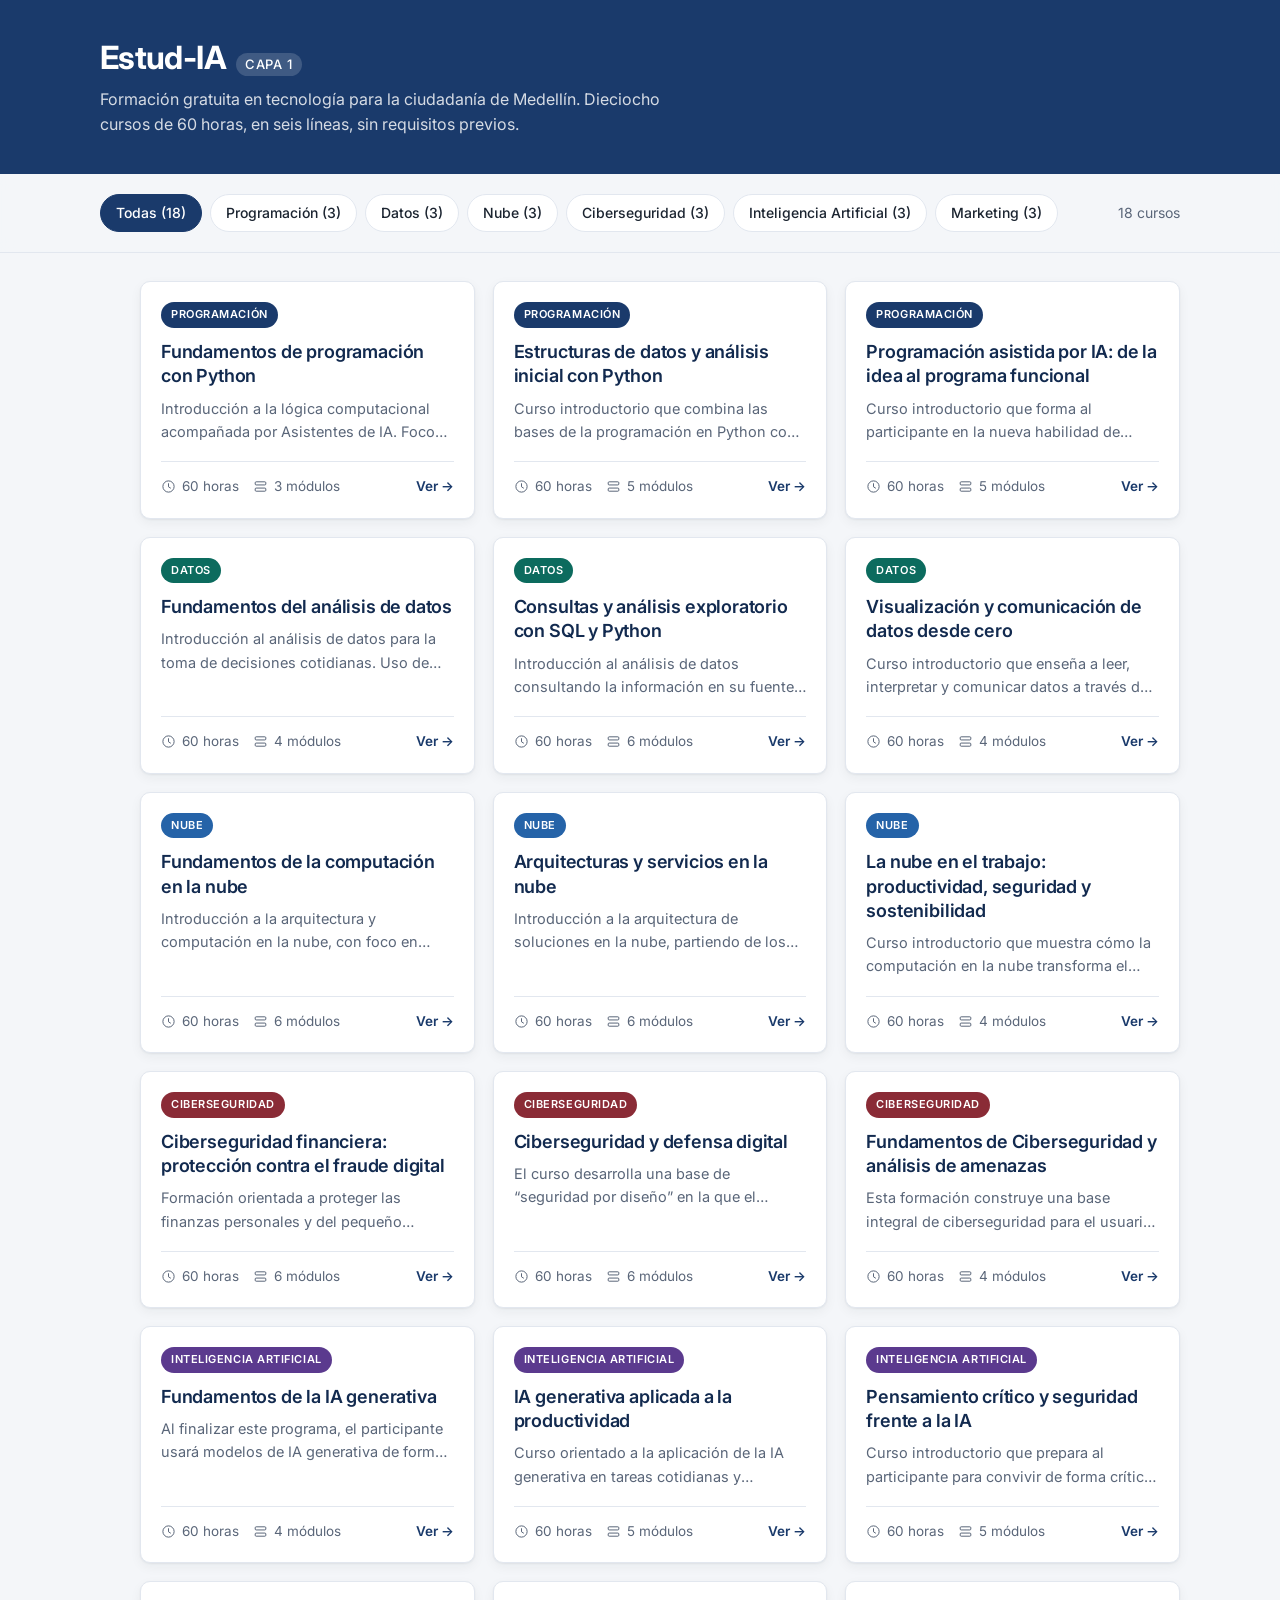
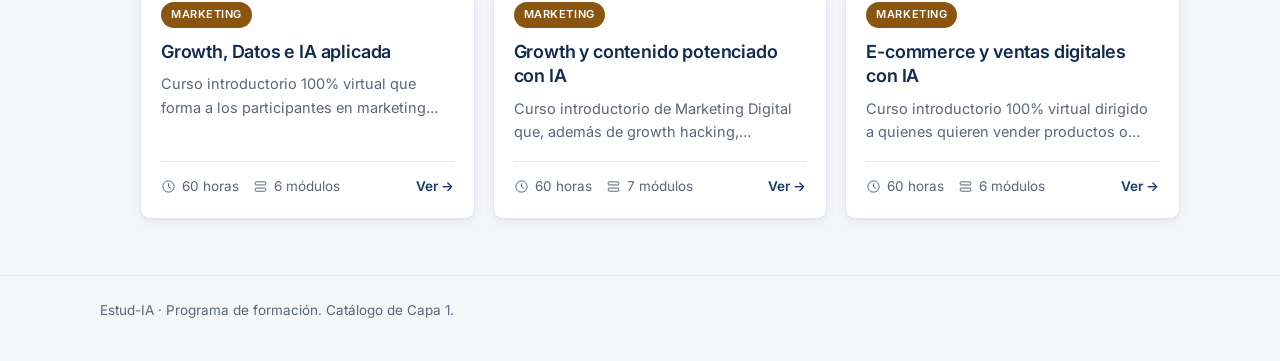
==== index.html @ d8b3e17c "Vercel" ====
<!doctype html>
<html lang="es">
<head>
<meta charset="utf-8">
<meta name="viewport" content="width=device-width, initial-scale=1">
<title>Estud-IA · Catálogo de cursos</title>
<meta name="description" content="Catálogo de los 18 cursos de Capa 1 del programa de formación Estud-IA.">
<link rel="preconnect" href="https://fonts.googleapis.com">
<link rel="preconnect" href="https://fonts.gstatic.com" crossorigin>
<link href="https://fonts.googleapis.com/css2?family=Inter:wght@400;500;600;700&display=swap" rel="stylesheet">
<link rel="stylesheet" href="styles.css">
</head>
<body>

<a class="salto" href="#catalogo">Saltar al catálogo</a>

<header class="cabecera">
  <div class="contenedor">
    <h1 class="marca">Estud-IA <span class="capa">Capa 1</span></h1>
    <p>Formación gratuita en tecnología para la ciudadanía de Medellín.
       Dieciocho cursos de 60 horas, en seis líneas, sin requisitos previos.</p>
  </div>
</header>

<nav class="filtros" aria-label="Filtrar por línea de formación">
  <div class="contenedor fila" id="filtros"></div>
</nav>

<main class="contenedor" id="catalogo">

  <p class="estado" id="cargando">Cargando el catálogo…</p>

  <div class="estado oculto" id="error">
    <h2>No se pudo cargar el catálogo</h2>
    <p id="error-detalle"></p>
  </div>

  <div class="estado oculto" id="vacio">
    <h2>Sin cursos en esta línea</h2>
    <p>Prueba con otra línea de formación o vuelve a «Todas».</p>
  </div>

  <ul class="rejilla oculto" id="rejilla"></ul>

</main>

<footer class="pie-sitio">
  <div class="contenedor">
    <p>Estud-IA · Programa de formación. Catálogo de Capa 1.</p>
  </div>
</footer>

<script>
(function () {
  'use strict';

  // Nombre visible de cada línea de formación. Las claves son los valores
  // del campo "categoria" en cursos.json.
  var LINEAS = {
    programacion:   'Programación',
    datos:          'Datos',
    nube:           'Nube',
    ciberseguridad: 'Ciberseguridad',
    ia:             'Inteligencia Artificial',
    marketing:      'Marketing'
  };

  var $ = function (id) { return document.getElementById(id); };

  var elFiltros = $('filtros');
  var elRejilla = $('rejilla');
  var elCargando = $('cargando');
  var elError = $('error');
  var elVacio = $('vacio');

  var cursos = [];
  var filtro = 'todas';

  /* ----- Carga de datos -----------------------------------------------
     Primero fetch('cursos.json'), como corresponde en Vercel. Si falla
     -- el caso típico es abrir el index con file://, donde el navegador
     bloquea fetch por CORS -- se cae al espejo cursos.js, que define
     window.__CURSOS__ con exactamente el mismo contenido.
  ------------------------------------------------------------------- */
  function cargarCursos() {
    return fetch('cursos.json')
      .then(function (r) {
        if (!r.ok) { throw new Error('HTTP ' + r.status); }
        return r.json();
      })
      .catch(function () { return cargarEspejo(); });
  }

  function cargarEspejo() {
    return new Promise(function (resolver, rechazar) {
      if (window.__CURSOS__) { return resolver(window.__CURSOS__); }
      var s = document.createElement('script');
      s.src = 'cursos.js';
      s.onload = function () {
        if (window.__CURSOS__) { resolver(window.__CURSOS__); }
        else { rechazar(new Error('cursos.js no definió los datos.')); }
      };
      s.onerror = function () {
        rechazar(new Error('No se encontró cursos.json ni cursos.js junto a esta página.'));
      };
      document.head.appendChild(s);
    });
  }

  /* ----- Utilidades ----- */

  // Todo texto del JSON pasa por aquí antes de entrar al DOM.
  function esc(t) {
    return String(t == null ? '' : t)
      .replace(/&/g, '&amp;').replace(/</g, '&lt;').replace(/>/g, '&gt;')
      .replace(/"/g, '&quot;').replace(/'/g, '&#39;');
  }

  function nombreLinea(cat) {
    return LINEAS[cat] || cat;
  }

  function plural(n, uno, varios) {
    return n + ' ' + (n === 1 ? uno : varios);
  }

  /* ----- Filtros ----- */

  function pintarFiltros() {
    // Solo se ofrecen las líneas que existen en los datos, en el orden de LINEAS.
    var presentes = Object.keys(LINEAS).filter(function (cat) {
      return cursos.some(function (c) { return c.categoria === cat; });
    });

    // Cualquier categoría nueva en el JSON aparece igual, sin tocar este archivo.
    cursos.forEach(function (c) {
      if (presentes.indexOf(c.categoria) === -1) { presentes.push(c.categoria); }
    });

    var html = boton('todas', 'Todas', cursos.length);
    presentes.forEach(function (cat) {
      var n = cursos.filter(function (c) { return c.categoria === cat; }).length;
      html += boton(cat, nombreLinea(cat), n);
    });

    elFiltros.innerHTML = html + '<p class="conteo" id="conteo"></p>';

    elFiltros.addEventListener('click', function (ev) {
      var b = ev.target.closest('.chip-filtro');
      if (!b) { return; }
      filtro = b.dataset.cat;
      Array.prototype.forEach.call(
        elFiltros.querySelectorAll('.chip-filtro'),
        function (otro) {
          otro.setAttribute('aria-pressed', String(otro === b));
        }
      );
      pintarCursos();
    });
  }

  function boton(cat, etiqueta, n) {
    return '<button type="button" class="chip-filtro" data-cat="' + esc(cat) + '"' +
           ' aria-pressed="' + (cat === filtro) + '">' +
           esc(etiqueta) + ' (' + n + ')</button>';
  }

  /* ----- Tarjetas ----- */

  var ICONO_RELOJ =
    '<svg viewBox="0 0 24 24" aria-hidden="true"><circle cx="12" cy="12" r="9"/>' +
    '<path d="M12 7.5v5l3.2 2" stroke-linecap="round"/></svg>';

  var ICONO_MODULOS =
    '<svg viewBox="0 0 24 24" aria-hidden="true"><rect x="3.5" y="4.5" width="17" height="5" rx="1.5"/>' +
    '<rect x="3.5" y="14.5" width="17" height="5" rx="1.5"/></svg>';

  function tarjeta(c) {
    var n = (c.modulos || []).length;
    return '' +
      '<li>' +
      '<a class="tarjeta cat-' + esc(c.categoria) + '" href="curso.html?id=' +
        encodeURIComponent(c.id) + '">' +
        '<span class="chip-cat">' + esc(nombreLinea(c.categoria)) + '</span>' +
        '<h2>' + esc(c.nombre) + '</h2>' +
        '<p class="resumen">' + esc(c.descripcion) + '</p>' +
        '<span class="pie">' +
          '<span class="dato">' + ICONO_RELOJ + esc(c.duracion) + '</span>' +
          '<span class="dato">' + ICONO_MODULOS + plural(n, 'módulo', 'módulos') + '</span>' +
          '<span class="ver" aria-hidden="true">Ver →</span>' +
        '</span>' +
      '</a>' +
      '</li>';
  }

  function pintarCursos() {
    var lista = (filtro === 'todas')
      ? cursos
      : cursos.filter(function (c) { return c.categoria === filtro; });

    elRejilla.innerHTML = lista.map(tarjeta).join('');
    elRejilla.classList.toggle('oculto', lista.length === 0);
    elVacio.classList.toggle('oculto', lista.length !== 0);

    var conteo = $('conteo');
    if (conteo) {
      conteo.textContent = (filtro === 'todas')
        ? plural(cursos.length, 'curso', 'cursos')
        : plural(lista.length, 'curso', 'cursos') + ' en ' + nombreLinea(filtro);
    }
  }

  /* ----- Arranque ----- */

  cargarCursos().then(function (datos) {
    cursos = (datos && datos.cursos) || [];
    elCargando.classList.add('oculto');

    if (!cursos.length) {
      elError.classList.remove('oculto');
      $('error-detalle').textContent = 'El archivo cargó, pero no contiene cursos.';
      return;
    }

    // Orden estable: por línea (según LINEAS) y luego por el campo "orden".
    var peso = Object.keys(LINEAS);
    cursos.sort(function (a, b) {
      var pa = peso.indexOf(a.categoria), pb = peso.indexOf(b.categoria);
      if (pa === -1) { pa = 99; }
      if (pb === -1) { pb = 99; }
      return pa - pb || (a.orden || 0) - (b.orden || 0);
    });

    pintarFiltros();
    pintarCursos();
  }).catch(function (err) {
    elCargando.classList.add('oculto');
    elError.classList.remove('oculto');
    $('error-detalle').textContent = err.message;
  });

})();
</script>

</body>
</html>
---- styles.css ----
/* Estud-IA — catálogo de cursos. CSS propio, sin frameworks. */

:root {
  --azul: #1a3a6b;
  --azul-oscuro: #122a4f;
  --azul-claro: #e8eef7;

  --fondo: #f4f6f9;
  --blanco: #ffffff;
  --borde: #e2e7ef;

  --texto: #1b2430;
  --texto-suave: #5a6679;

  --radio: 10px;
  --sombra: 0 1px 2px rgba(27, 36, 48, .06), 0 4px 12px rgba(27, 36, 48, .05);
  --sombra-alta: 0 2px 4px rgba(27, 36, 48, .08), 0 12px 28px rgba(27, 36, 48, .10);

  --ancho: 1120px;
  --gutter: 20px;
}

/* Un color por línea de formación. Se usa en el chip de la tarjeta. */
.cat-programacion   { --cat: #1a3a6b; }
.cat-datos          { --cat: #0c6b5e; }
.cat-nube           { --cat: #2563a8; }
.cat-ciberseguridad { --cat: #8a2b36; }
.cat-ia             { --cat: #5b3a8e; }
.cat-marketing      { --cat: #8a5411; }

*, *::before, *::after { box-sizing: border-box; }

html { -webkit-text-size-adjust: 100%; }

body {
  margin: 0;
  font-family: Inter, system-ui, -apple-system, "Segoe UI", Roboto, sans-serif;
  font-size: 16px;
  line-height: 1.6;
  color: var(--texto);
  background: var(--fondo);
  -webkit-font-smoothing: antialiased;
}

a { color: var(--azul); }

.contenedor {
  max-width: var(--ancho);
  margin: 0 auto;
  padding: 0 var(--gutter);
}

/* Accesibilidad: salto al contenido y foco visible. */
.salto {
  position: absolute;
  left: -9999px;
  top: 0;
  background: var(--blanco);
  color: var(--azul);
  padding: 10px 16px;
  z-index: 10;
}
.salto:focus { left: 8px; top: 8px; }

:focus-visible {
  outline: 2px solid var(--azul);
  outline-offset: 2px;
  border-radius: 4px;
}

/* ---------- Encabezado ---------- */

.cabecera {
  background: var(--azul);
  color: var(--blanco);
  padding: 40px 0 36px;
}

.cabecera .marca {
  display: inline-flex;
  align-items: baseline;
  gap: 10px;
  margin: 0 0 10px;
  font-size: 32px;
  line-height: 1.15;
  font-weight: 700;
  letter-spacing: -.02em;
}

.cabecera .marca .capa {
  font-size: 13px;
  font-weight: 500;
  letter-spacing: .06em;
  text-transform: uppercase;
  padding: 4px 9px;
  border-radius: 999px;
  background: rgba(255, 255, 255, .16);
}

.cabecera p {
  margin: 0;
  max-width: 60ch;
  font-size: 16px;
  color: rgba(255, 255, 255, .82);
}

/* ---------- Filtros ---------- */

.filtros {
  position: sticky;
  top: 0;
  z-index: 5;
  background: rgba(244, 246, 249, .92);
  backdrop-filter: blur(8px);
  border-bottom: 1px solid var(--borde);
  padding: 14px 0;
  margin-bottom: 28px;
}

.filtros .fila {
  display: flex;
  flex-wrap: wrap;
  align-items: center;
  gap: 8px;
}

.filtros .conteo {
  margin-left: auto;
  font-size: 14px;
  color: var(--texto-suave);
  white-space: nowrap;
}

.chip-filtro {
  font: inherit;
  font-size: 14px;
  font-weight: 500;
  color: var(--texto);
  background: var(--blanco);
  border: 1px solid var(--borde);
  border-radius: 999px;
  padding: 7px 15px;
  cursor: pointer;
  transition: background .15s, border-color .15s, color .15s;
}

.chip-filtro:hover {
  border-color: var(--azul);
  color: var(--azul);
}

.chip-filtro[aria-pressed="true"] {
  background: var(--azul);
  border-color: var(--azul);
  color: var(--blanco);
}

/* ---------- Rejilla de tarjetas ---------- */

.rejilla {
  display: grid;
  grid-template-columns: repeat(auto-fill, minmax(300px, 1fr));
  gap: 18px;
  padding-bottom: 56px;
  list-style: none;
  margin: 0;
}

.tarjeta {
  display: flex;
  flex-direction: column;
  height: 100%;
  background: var(--blanco);
  border: 1px solid var(--borde);
  border-radius: var(--radio);
  box-shadow: var(--sombra);
  padding: 20px;
  text-decoration: none;
  color: inherit;
  transition: transform .15s, box-shadow .15s, border-color .15s;
}

.tarjeta:hover,
.tarjeta:focus-visible {
  transform: translateY(-2px);
  box-shadow: var(--sombra-alta);
  border-color: #c9d4e6;
}

.chip-cat {
  align-self: flex-start;
  font-size: 11px;
  font-weight: 600;
  letter-spacing: .05em;
  text-transform: uppercase;
  color: var(--blanco);
  background: var(--cat, var(--azul));
  border-radius: 999px;
  padding: 4px 10px;
  margin-bottom: 12px;
}

.tarjeta h2 {
  margin: 0 0 8px;
  font-size: 18px;
  line-height: 1.35;
  font-weight: 600;
  letter-spacing: -.01em;
  color: var(--azul-oscuro);
}

/* Descripción truncada a 2 líneas. */
.tarjeta .resumen {
  margin: 0 0 18px;
  font-size: 14.5px;
  color: var(--texto-suave);
  display: -webkit-box;
  -webkit-line-clamp: 2;
  line-clamp: 2;
  -webkit-box-orient: vertical;
  overflow: hidden;
}

.tarjeta .pie {
  margin-top: auto;
  display: flex;
  align-items: center;
  gap: 14px;
  padding-top: 14px;
  border-top: 1px solid var(--borde);
  font-size: 13.5px;
  color: var(--texto-suave);
}

.tarjeta .pie .dato {
  display: inline-flex;
  align-items: center;
  gap: 6px;
}

.tarjeta .pie svg {
  width: 15px;
  height: 15px;
  flex: none;
  stroke: currentColor;
  fill: none;
  stroke-width: 1.6;
}

.tarjeta .ver {
  margin-left: auto;
  font-weight: 600;
  color: var(--azul);
}

/* ---------- Estados ---------- */

.estado {
  background: var(--blanco);
  border: 1px solid var(--borde);
  border-radius: var(--radio);
  padding: 44px 24px;
  margin-bottom: 56px;
  text-align: center;
  color: var(--texto-suave);
}

.estado h2 {
  margin: 0 0 8px;
  font-size: 20px;
  color: var(--texto);
}

.estado p { margin: 0 auto; max-width: 52ch; }

.estado code {
  font-family: ui-monospace, SFMono-Regular, Menlo, Consolas, monospace;
  font-size: 13px;
  background: var(--fondo);
  border: 1px solid var(--borde);
  border-radius: 5px;
  padding: 2px 6px;
}

.oculto { display: none !important; }

/* ---------- Detalle del curso ---------- */

.volver {
  display: inline-flex;
  align-items: center;
  gap: 7px;
  font-size: 14px;
  font-weight: 500;
  color: rgba(255, 255, 255, .85);
  text-decoration: none;
  margin-bottom: 20px;
}

.volver:hover { color: var(--blanco); text-decoration: underline; }

.volver svg {
  width: 16px;
  height: 16px;
  stroke: currentColor;
  fill: none;
  stroke-width: 1.8;
}

/* Sobre el azul oscuro de la cabecera el color de linea no contrasta:
   el chip del detalle usa un velo blanco en su lugar. */
.cabecera-curso .chip-cat {
  margin-bottom: 14px;
  background: rgba(255, 255, 255, .18);
}

.cabecera-curso h1 {
  margin: 0 0 14px;
  font-size: 30px;
  line-height: 1.2;
  font-weight: 700;
  letter-spacing: -.02em;
  max-width: 28ch;
}

.ficha {
  display: flex;
  flex-wrap: wrap;
  gap: 10px 26px;
  margin-top: 22px;
  padding-top: 20px;
  border-top: 1px solid rgba(255, 255, 255, .18);
  font-size: 14.5px;
  color: rgba(255, 255, 255, .82);
}

.ficha .dato { display: inline-flex; align-items: center; gap: 7px; }

.ficha svg {
  width: 16px;
  height: 16px;
  flex: none;
  stroke: currentColor;
  fill: none;
  stroke-width: 1.6;
}

.detalle { padding: 32px 0 64px; }

.bloque {
  background: var(--blanco);
  border: 1px solid var(--borde);
  border-radius: var(--radio);
  box-shadow: var(--sombra);
  padding: 24px;
  margin-bottom: 18px;
}

.bloque > h2 {
  margin: 0 0 14px;
  font-size: 13px;
  font-weight: 600;
  letter-spacing: .07em;
  text-transform: uppercase;
  color: var(--texto-suave);
}

.bloque p { margin: 0; }

.herramientas {
  display: flex;
  flex-wrap: wrap;
  gap: 8px;
  list-style: none;
  margin: 0;
  padding: 0;
}

.herramientas li {
  font-size: 14px;
  background: var(--azul-claro);
  color: var(--azul-oscuro);
  border-radius: 6px;
  padding: 5px 11px;
}

/* Secciones colapsables: <details> nativo, sin JS. */
.plegable {
  background: var(--blanco);
  border: 1px solid var(--borde);
  border-radius: var(--radio);
  box-shadow: var(--sombra);
  margin-bottom: 12px;
  overflow: hidden;
}

.plegable > summary {
  display: flex;
  align-items: center;
  gap: 12px;
  padding: 16px 22px;
  cursor: pointer;
  font-weight: 600;
  color: var(--azul-oscuro);
  list-style: none;
}

.plegable > summary::-webkit-details-marker { display: none; }

.plegable > summary:hover { background: #fafbfd; }

.plegable > summary .flecha {
  margin-left: auto;
  flex: none;
  width: 18px;
  height: 18px;
  stroke: var(--texto-suave);
  fill: none;
  stroke-width: 1.8;
  transition: transform .18s;
}

.plegable[open] > summary .flecha { transform: rotate(180deg); }

.plegable > summary .num {
  flex: none;
  width: 30px;
  height: 30px;
  display: grid;
  place-items: center;
  border-radius: 7px;
  background: var(--azul-claro);
  color: var(--azul);
  font-size: 13px;
  font-weight: 600;
}

.plegable .cuerpo {
  padding: 4px 22px 20px;
  border-top: 1px solid var(--borde);
}

.plegable .cuerpo p { margin: 16px 0 0; }

.plegable .cuerpo ul {
  margin: 16px 0 0;
  padding-left: 22px;
}

.plegable .cuerpo li { margin-bottom: 7px; }

.modulos-titulo {
  margin: 34px 0 14px;
  font-size: 18px;
  font-weight: 600;
  letter-spacing: -.01em;
}

.modulos-titulo span {
  font-size: 14px;
  font-weight: 400;
  color: var(--texto-suave);
}

.acciones { margin-top: 32px; }

.boton {
  display: inline-flex;
  align-items: center;
  gap: 8px;
  font-size: 15px;
  font-weight: 600;
  color: var(--blanco);
  background: var(--azul);
  border-radius: 8px;
  padding: 12px 22px;
  text-decoration: none;
  transition: background .15s;
}

.boton:hover { background: var(--azul-oscuro); }

.boton svg {
  width: 17px;
  height: 17px;
  stroke: currentColor;
  fill: none;
  stroke-width: 1.8;
}

.pie-sitio {
  border-top: 1px solid var(--borde);
  padding: 24px 0 40px;
  font-size: 13.5px;
  color: var(--texto-suave);
}

.pie-sitio p { margin: 0; }

/* ---------- Móvil ---------- */

@media (max-width: 620px) {
  .cabecera { padding: 28px 0 24px; }
  .cabecera .marca { font-size: 26px; }
  .cabecera-curso h1 { font-size: 24px; }
  .rejilla { grid-template-columns: 1fr; gap: 14px; }
  .filtros .fila { gap: 7px; }
  .filtros .conteo { margin-left: 0; width: 100%; order: 3; }
  .chip-filtro { font-size: 13.5px; padding: 6px 13px; }
  .bloque, .plegable > summary { padding-left: 16px; padding-right: 16px; }
  .plegable .cuerpo { padding-left: 16px; padding-right: 16px; }
}

@media (prefers-reduced-motion: reduce) {
  * { transition: none !important; }
  .tarjeta:hover { transform: none; }
}

@media print {
  .filtros, .volver, .acciones, .salto { display: none; }
  .cabecera { background: none; color: #000; }
  .cabecera p, .ficha { color: #333; }
  .plegable .cuerpo { display: block !important; }
}
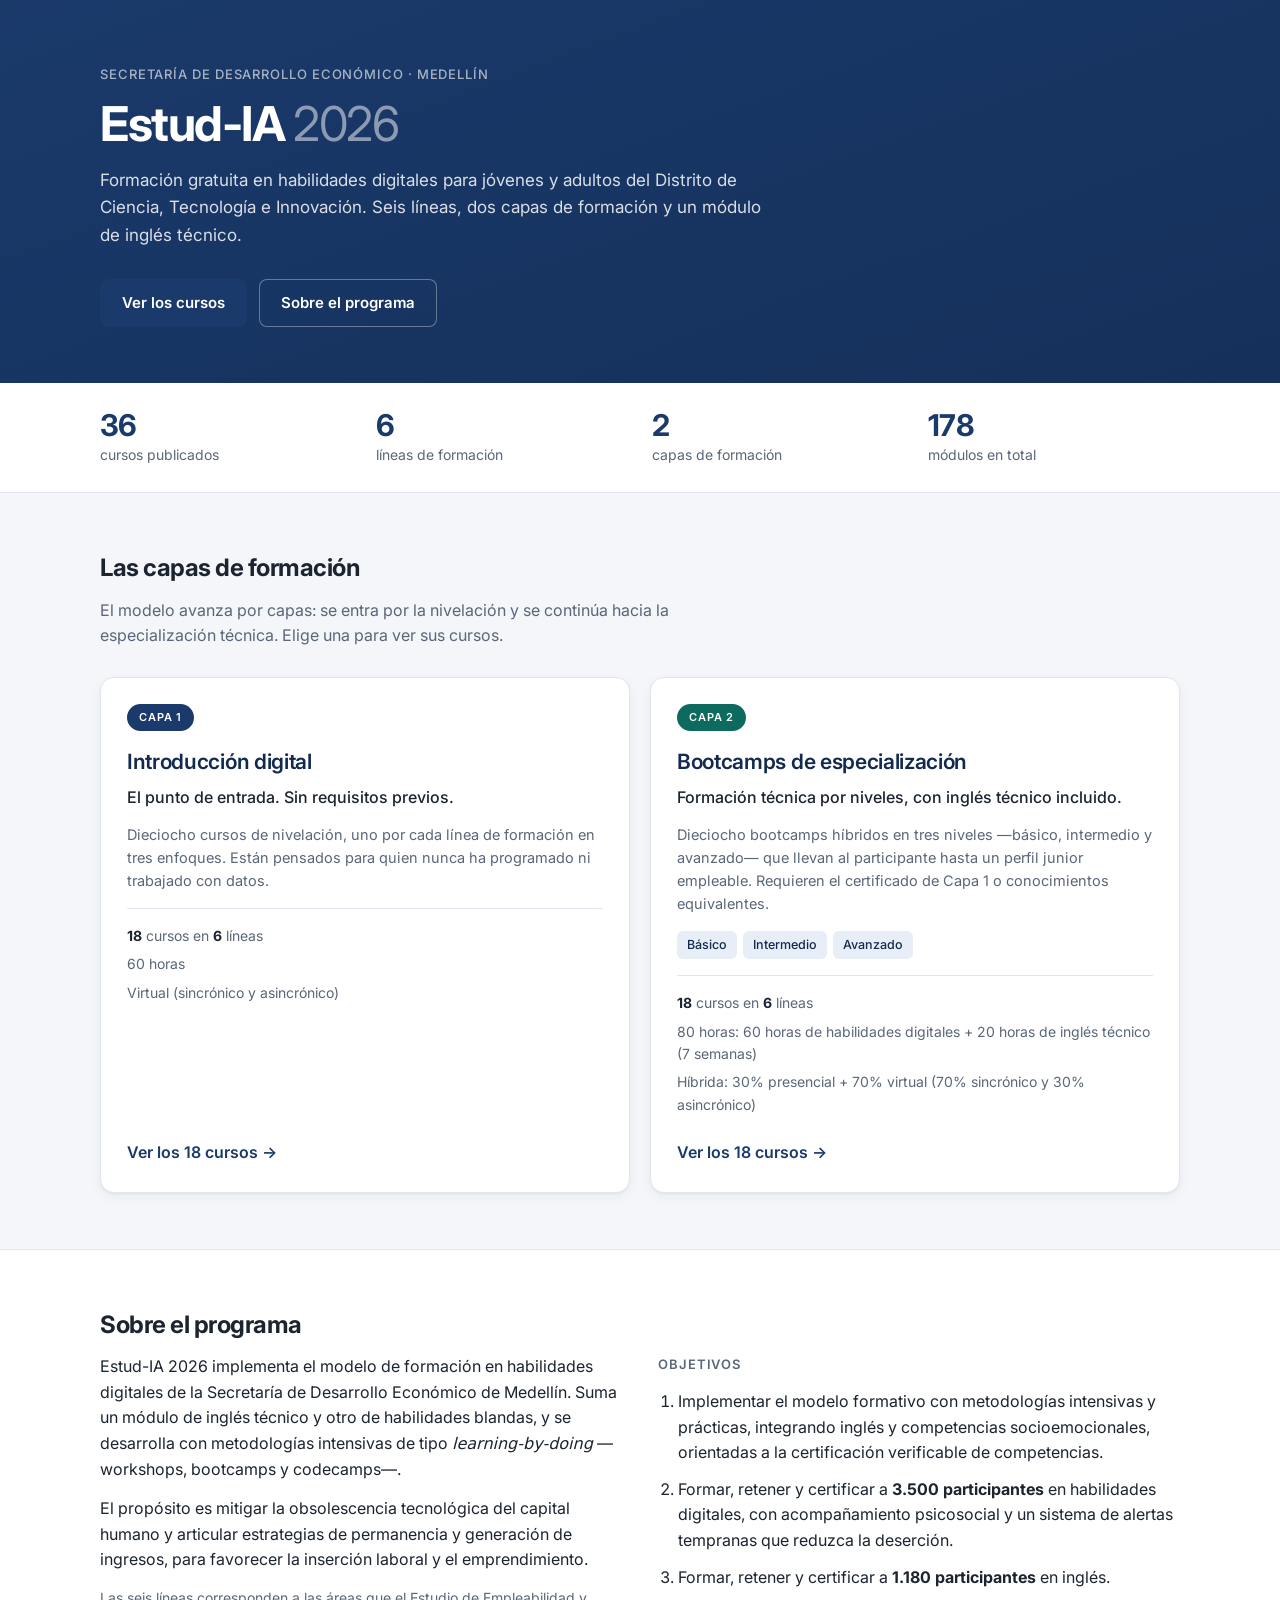
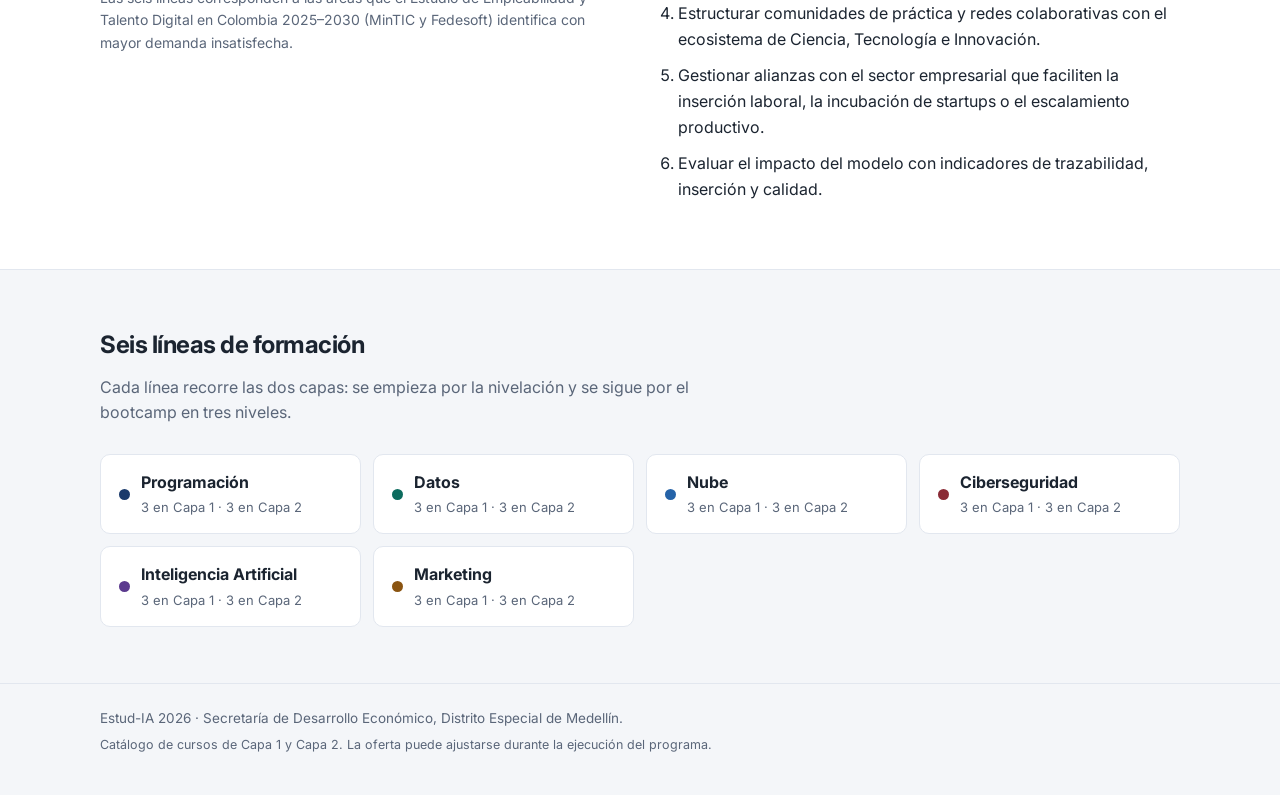
==== commit e7c335a9: "Capa 1 y Capa 2" ====
--- a/index.html
+++ b/index.html
@@ -3,8 +3,8 @@
 <head>
 <meta charset="utf-8">
 <meta name="viewport" content="width=device-width, initial-scale=1">
-<title>Estud-IA · Catálogo de cursos</title>
-<meta name="description" content="Catálogo de los 18 cursos de Capa 1 del programa de formación Estud-IA.">
+<title>Estud-IA · Programa de formación en habilidades digitales</title>
+<meta name="description" content="Estud-IA 2026: formación gratuita en habilidades digitales para Medellín. 36 cursos en dos capas y seis líneas de formación.">
 <link rel="preconnect" href="https://fonts.googleapis.com">
 <link rel="preconnect" href="https://fonts.gstatic.com" crossorigin>
 <link href="https://fonts.googleapis.com/css2?family=Inter:wght@400;500;600;700&display=swap" rel="stylesheet">
@@ -12,230 +12,208 @@
 </head>
 <body>
 
-<a class="salto" href="#catalogo">Saltar al catálogo</a>
-
-<header class="cabecera">
+<a class="salto" href="#capas">Saltar a las capas de formación</a>
+
+<header class="portada">
   <div class="contenedor">
-    <h1 class="marca">Estud-IA <span class="capa">Capa 1</span></h1>
-    <p>Formación gratuita en tecnología para la ciudadanía de Medellín.
-       Dieciocho cursos de 60 horas, en seis líneas, sin requisitos previos.</p>
+    <p class="sobretitulo">Secretaría de Desarrollo Económico · Medellín</p>
+    <h1>Estud-IA <span class="anio">2026</span></h1>
+    <p class="bajada">
+      Formación gratuita en habilidades digitales para jóvenes y adultos del
+      Distrito de Ciencia, Tecnología e Innovación. Seis líneas, dos capas de
+      formación y un módulo de inglés técnico.
+    </p>
+    <p class="acciones-portada">
+      <a class="boton" href="#capas">Ver los cursos</a>
+      <a class="boton secundario" href="#programa">Sobre el programa</a>
+    </p>
   </div>
 </header>
 
-<nav class="filtros" aria-label="Filtrar por línea de formación">
-  <div class="contenedor fila" id="filtros"></div>
-</nav>
-
-<main class="contenedor" id="catalogo">
-
-  <p class="estado" id="cargando">Cargando el catálogo…</p>
-
-  <div class="estado oculto" id="error">
-    <h2>No se pudo cargar el catálogo</h2>
-    <p id="error-detalle"></p>
+<section class="cifras" aria-label="El programa en cifras">
+  <div class="contenedor rejilla-cifras" id="cifras">
+    <p class="cargando-cifras">Cargando…</p>
   </div>
-
-  <div class="estado oculto" id="vacio">
-    <h2>Sin cursos en esta línea</h2>
-    <p>Prueba con otra línea de formación o vuelve a «Todas».</p>
-  </div>
-
-  <ul class="rejilla oculto" id="rejilla"></ul>
+</section>
+
+<main>
+
+  <!-- ---------- Las dos capas ---------- -->
+  <section class="seccion" id="capas">
+    <div class="contenedor">
+      <h2 class="titulo-seccion">Las capas de formación</h2>
+      <p class="intro-seccion">
+        El modelo avanza por capas: se entra por la nivelación y se continúa
+        hacia la especialización técnica. Elige una para ver sus cursos.
+      </p>
+      <div class="rejilla-capas" id="rejilla-capas"></div>
+      <div class="estado oculto" id="error">
+        <h3>No se pudo cargar el catálogo</h3>
+        <p id="error-detalle"></p>
+      </div>
+    </div>
+  </section>
+
+  <!-- ---------- Sobre el programa ---------- -->
+  <section class="seccion alterna" id="programa">
+    <div class="contenedor">
+      <h2 class="titulo-seccion">Sobre el programa</h2>
+      <div class="dos-columnas">
+        <div class="prosa">
+          <p>
+            Estud-IA 2026 implementa el modelo de formación en habilidades
+            digitales de la Secretaría de Desarrollo Económico de Medellín.
+            Suma un módulo de inglés técnico y otro de habilidades blandas,
+            y se desarrolla con metodologías intensivas de tipo
+            <i>learning-by-doing</i> —workshops, bootcamps y codecamps—.
+          </p>
+          <p>
+            El propósito es mitigar la obsolescencia tecnológica del capital
+            humano y articular estrategias de permanencia y generación de
+            ingresos, para favorecer la inserción laboral y el emprendimiento.
+          </p>
+          <p class="nota-fuente">
+            Las seis líneas corresponden a las áreas que el Estudio de
+            Empleabilidad y Talento Digital en Colombia 2025–2030
+            (MinTIC y Fedesoft) identifica con mayor demanda insatisfecha.
+          </p>
+        </div>
+        <div>
+          <h3 class="subtitulo">Objetivos</h3>
+          <ol class="objetivos">
+            <li>Implementar el modelo formativo con metodologías intensivas y
+              prácticas, integrando inglés y competencias socioemocionales,
+              orientadas a la certificación verificable de competencias.</li>
+            <li>Formar, retener y certificar a <b>3.500 participantes</b> en
+              habilidades digitales, con acompañamiento psicosocial y un
+              sistema de alertas tempranas que reduzca la deserción.</li>
+            <li>Formar, retener y certificar a <b>1.180 participantes</b> en
+              inglés.</li>
+            <li>Estructurar comunidades de práctica y redes colaborativas con
+              el ecosistema de Ciencia, Tecnología e Innovación.</li>
+            <li>Gestionar alianzas con el sector empresarial que faciliten la
+              inserción laboral, la incubación de startups o el escalamiento
+              productivo.</li>
+            <li>Evaluar el impacto del modelo con indicadores de trazabilidad,
+              inserción y calidad.</li>
+          </ol>
+        </div>
+      </div>
+    </div>
+  </section>
+
+  <!-- ---------- Líneas de formación ---------- -->
+  <section class="seccion" id="lineas">
+    <div class="contenedor">
+      <h2 class="titulo-seccion">Seis líneas de formación</h2>
+      <p class="intro-seccion">
+        Cada línea recorre las dos capas: se empieza por la nivelación y se
+        sigue por el bootcamp en tres niveles.
+      </p>
+      <ul class="rejilla-lineas" id="rejilla-lineas"></ul>
+    </div>
+  </section>
 
 </main>
 
 <footer class="pie-sitio">
   <div class="contenedor">
-    <p>Estud-IA · Programa de formación. Catálogo de Capa 1.</p>
+    <p>Estud-IA 2026 · Secretaría de Desarrollo Económico, Distrito Especial de Medellín.</p>
+    <p class="menudo">Catálogo de cursos de Capa 1 y Capa 2. La oferta puede ajustarse durante la ejecución del programa.</p>
   </div>
 </footer>
 
+<script src="datos.js"></script>
 <script>
 (function () {
   'use strict';
 
-  // Nombre visible de cada línea de formación. Las claves son los valores
-  // del campo "categoria" en cursos.json.
-  var LINEAS = {
-    programacion:   'Programación',
-    datos:          'Datos',
-    nube:           'Nube',
-    ciberseguridad: 'Ciberseguridad',
-    ia:             'Inteligencia Artificial',
-    marketing:      'Marketing'
-  };
-
+  var E = window.EstudIA;
   var $ = function (id) { return document.getElementById(id); };
 
-  var elFiltros = $('filtros');
-  var elRejilla = $('rejilla');
-  var elCargando = $('cargando');
-  var elError = $('error');
-  var elVacio = $('vacio');
-
-  var cursos = [];
-  var filtro = 'todas';
-
-  /* ----- Carga de datos -----------------------------------------------
-     Primero fetch('cursos.json'), como corresponde en Vercel. Si falla
-     -- el caso típico es abrir el index con file://, donde el navegador
-     bloquea fetch por CORS -- se cae al espejo cursos.js, que define
-     window.__CURSOS__ con exactamente el mismo contenido.
-  ------------------------------------------------------------------- */
-  function cargarCursos() {
-    return fetch('cursos.json')
-      .then(function (r) {
-        if (!r.ok) { throw new Error('HTTP ' + r.status); }
-        return r.json();
-      })
-      .catch(function () { return cargarEspejo(); });
+  function cifra(valor, etiqueta) {
+    return '<div class="cifra"><b>' + E.esc(valor) + '</b>' +
+           '<span>' + E.esc(etiqueta) + '</span></div>';
   }
 
-  function cargarEspejo() {
-    return new Promise(function (resolver, rechazar) {
-      if (window.__CURSOS__) { return resolver(window.__CURSOS__); }
-      var s = document.createElement('script');
-      s.src = 'cursos.js';
-      s.onload = function () {
-        if (window.__CURSOS__) { resolver(window.__CURSOS__); }
-        else { rechazar(new Error('cursos.js no definió los datos.')); }
-      };
-      s.onerror = function () {
-        rechazar(new Error('No se encontró cursos.json ni cursos.js junto a esta página.'));
-      };
-      document.head.appendChild(s);
+  function tarjetaCapa(numero, meta, cursos) {
+    var info = E.CAPAS[numero] || { nombre: 'Capa ' + numero, lema: '', detalle: '' };
+    var niveles = {};
+    cursos.forEach(function (c) { if (c.nivel) { niveles[c.nivel] = 1; } });
+
+    var chips = '';
+    Object.keys(E.NIVELES).forEach(function (n) {
+      if (niveles[n]) { chips += '<span class="pastilla">' + E.esc(E.NIVELES[n]) + '</span>'; }
     });
+
+    var filas = '';
+    filas += '<li><b>' + cursos.length + '</b> cursos en <b>' + (meta ? meta.lineas : 6) + '</b> líneas</li>';
+    if (meta && meta.duracion) {
+      filas += '<li>' + E.esc(meta.duracion) + '</li>';
+    }
+    if (meta && meta.modalidad) {
+      filas += '<li>' + E.esc(meta.modalidad) + '</li>';
+    }
+
+    return '' +
+      '<a class="tarjeta-capa capa-' + numero + '" href="capa.html?n=' + numero + '">' +
+        '<span class="etiqueta-capa">Capa ' + numero + '</span>' +
+        '<h3>' + E.esc(info.nombre) + '</h3>' +
+        '<p class="lema">' + E.esc(info.lema) + '</p>' +
+        '<p class="detalle-capa">' + E.esc(info.detalle) + '</p>' +
+        (chips ? '<p class="pastillas">' + chips + '</p>' : '') +
+        '<ul class="ficha-capa">' + filas + '</ul>' +
+        '<span class="cta">Ver los ' + cursos.length + ' cursos →</span>' +
+      '</a>';
   }
 
-  /* ----- Utilidades ----- */
-
-  // Todo texto del JSON pasa por aquí antes de entrar al DOM.
-  function esc(t) {
-    return String(t == null ? '' : t)
-      .replace(/&/g, '&amp;').replace(/</g, '&lt;').replace(/>/g, '&gt;')
-      .replace(/"/g, '&quot;').replace(/'/g, '&#39;');
-  }
-
-  function nombreLinea(cat) {
-    return LINEAS[cat] || cat;
-  }
-
-  function plural(n, uno, varios) {
-    return n + ' ' + (n === 1 ? uno : varios);
-  }
-
-  /* ----- Filtros ----- */
-
-  function pintarFiltros() {
-    // Solo se ofrecen las líneas que existen en los datos, en el orden de LINEAS.
-    var presentes = Object.keys(LINEAS).filter(function (cat) {
-      return cursos.some(function (c) { return c.categoria === cat; });
-    });
-
-    // Cualquier categoría nueva en el JSON aparece igual, sin tocar este archivo.
-    cursos.forEach(function (c) {
-      if (presentes.indexOf(c.categoria) === -1) { presentes.push(c.categoria); }
-    });
-
-    var html = boton('todas', 'Todas', cursos.length);
-    presentes.forEach(function (cat) {
-      var n = cursos.filter(function (c) { return c.categoria === cat; }).length;
-      html += boton(cat, nombreLinea(cat), n);
-    });
-
-    elFiltros.innerHTML = html + '<p class="conteo" id="conteo"></p>';
-
-    elFiltros.addEventListener('click', function (ev) {
-      var b = ev.target.closest('.chip-filtro');
-      if (!b) { return; }
-      filtro = b.dataset.cat;
-      Array.prototype.forEach.call(
-        elFiltros.querySelectorAll('.chip-filtro'),
-        function (otro) {
-          otro.setAttribute('aria-pressed', String(otro === b));
-        }
-      );
-      pintarCursos();
-    });
-  }
-
-  function boton(cat, etiqueta, n) {
-    return '<button type="button" class="chip-filtro" data-cat="' + esc(cat) + '"' +
-           ' aria-pressed="' + (cat === filtro) + '">' +
-           esc(etiqueta) + ' (' + n + ')</button>';
-  }
-
-  /* ----- Tarjetas ----- */
-
-  var ICONO_RELOJ =
-    '<svg viewBox="0 0 24 24" aria-hidden="true"><circle cx="12" cy="12" r="9"/>' +
-    '<path d="M12 7.5v5l3.2 2" stroke-linecap="round"/></svg>';
-
-  var ICONO_MODULOS =
-    '<svg viewBox="0 0 24 24" aria-hidden="true"><rect x="3.5" y="4.5" width="17" height="5" rx="1.5"/>' +
-    '<rect x="3.5" y="14.5" width="17" height="5" rx="1.5"/></svg>';
-
-  function tarjeta(c) {
-    var n = (c.modulos || []).length;
+  function tarjetaLinea(cat, cursos) {
+    var n1 = cursos.filter(function (c) { return c.capa === 1; }).length;
+    var n2 = cursos.filter(function (c) { return c.capa === 2; }).length;
     return '' +
-      '<li>' +
-      '<a class="tarjeta cat-' + esc(c.categoria) + '" href="curso.html?id=' +
-        encodeURIComponent(c.id) + '">' +
-        '<span class="chip-cat">' + esc(nombreLinea(c.categoria)) + '</span>' +
-        '<h2>' + esc(c.nombre) + '</h2>' +
-        '<p class="resumen">' + esc(c.descripcion) + '</p>' +
-        '<span class="pie">' +
-          '<span class="dato">' + ICONO_RELOJ + esc(c.duracion) + '</span>' +
-          '<span class="dato">' + ICONO_MODULOS + plural(n, 'módulo', 'módulos') + '</span>' +
-          '<span class="ver" aria-hidden="true">Ver →</span>' +
-        '</span>' +
-      '</a>' +
+      '<li class="tarjeta-linea cat-' + E.esc(cat) + '">' +
+        '<span class="punto" aria-hidden="true"></span>' +
+        '<b>' + E.esc(E.nombreLinea(cat)) + '</b>' +
+        '<span class="menudo">' + n1 + ' en Capa 1 · ' + n2 + ' en Capa 2</span>' +
       '</li>';
   }
 
-  function pintarCursos() {
-    var lista = (filtro === 'todas')
-      ? cursos
-      : cursos.filter(function (c) { return c.categoria === filtro; });
-
-    elRejilla.innerHTML = lista.map(tarjeta).join('');
-    elRejilla.classList.toggle('oculto', lista.length === 0);
-    elVacio.classList.toggle('oculto', lista.length !== 0);
-
-    var conteo = $('conteo');
-    if (conteo) {
-      conteo.textContent = (filtro === 'todas')
-        ? plural(cursos.length, 'curso', 'cursos')
-        : plural(lista.length, 'curso', 'cursos') + ' en ' + nombreLinea(filtro);
-    }
-  }
-
-  /* ----- Arranque ----- */
-
-  cargarCursos().then(function (datos) {
-    cursos = (datos && datos.cursos) || [];
-    elCargando.classList.add('oculto');
-
-    if (!cursos.length) {
-      elError.classList.remove('oculto');
-      $('error-detalle').textContent = 'El archivo cargó, pero no contiene cursos.';
-      return;
-    }
-
-    // Orden estable: por línea (según LINEAS) y luego por el campo "orden".
-    var peso = Object.keys(LINEAS);
-    cursos.sort(function (a, b) {
-      var pa = peso.indexOf(a.categoria), pb = peso.indexOf(b.categoria);
-      if (pa === -1) { pa = 99; }
-      if (pb === -1) { pb = 99; }
-      return pa - pb || (a.orden || 0) - (b.orden || 0);
+  E.cargarCursos().then(function (doc) {
+    var cursos = (doc && doc.cursos) || [];
+    if (!cursos.length) { throw new Error('El archivo cargó, pero no contiene cursos.'); }
+
+    // Cifras, todas derivadas de los datos.
+    var lineas = {};
+    cursos.forEach(function (c) { lineas[c.categoria] = 1; });
+    var capas = {};
+    cursos.forEach(function (c) { capas[c.capa] = 1; });
+
+    $('cifras').innerHTML =
+      cifra(cursos.length, 'cursos publicados') +
+      cifra(Object.keys(lineas).length, 'líneas de formación') +
+      cifra(Object.keys(capas).length, 'capas de formación') +
+      cifra(cursos.reduce(function (s, c) { return s + c.modulos.length; }, 0), 'módulos en total');
+
+    // Una tarjeta por capa presente en los datos.
+    var numeros = Object.keys(capas).map(Number).sort(function (a, b) { return a - b; });
+    $('rejilla-capas').innerHTML = numeros.map(function (n) {
+      return tarjetaCapa(n, E.datosCapa(doc, n),
+        cursos.filter(function (c) { return c.capa === n; }));
+    }).join('');
+
+    // Líneas, en el orden de LINEAS.
+    var orden = Object.keys(E.LINEAS).filter(function (c) { return lineas[c]; });
+    Object.keys(lineas).forEach(function (c) {
+      if (orden.indexOf(c) === -1) { orden.push(c); }
     });
-
-    pintarFiltros();
-    pintarCursos();
+    $('rejilla-lineas').innerHTML = orden.map(function (cat) {
+      return tarjetaLinea(cat, cursos.filter(function (c) { return c.categoria === cat; }));
+    }).join('');
+
   }).catch(function (err) {
-    elCargando.classList.add('oculto');
-    elError.classList.remove('oculto');
+    var c = $('cifras');
+    if (c) { c.innerHTML = ''; }
+    $('error').classList.remove('oculto');
     $('error-detalle').textContent = err.message;
   });
 
--- a/styles.css
+++ b/styles.css
@@ -522,3 +522,317 @@
   .cabecera p, .ficha { color: #333; }
   .plegable .cuerpo { display: block !important; }
 }
+
+/* =====================================================================
+   Portada (index.html) y elementos nuevos de dos capas
+   ===================================================================== */
+
+.portada {
+  background: linear-gradient(160deg, var(--azul) 0%, #15305a 100%);
+  color: var(--blanco);
+  padding: 64px 0 56px;
+}
+
+.portada .sobretitulo {
+  margin: 0 0 14px;
+  font-size: 13px;
+  font-weight: 500;
+  letter-spacing: .07em;
+  text-transform: uppercase;
+  color: rgba(255, 255, 255, .62);
+}
+
+.portada h1 {
+  margin: 0 0 18px;
+  font-size: 48px;
+  line-height: 1.05;
+  font-weight: 700;
+  letter-spacing: -.03em;
+}
+
+.portada h1 .anio {
+  font-weight: 400;
+  color: rgba(255, 255, 255, .5);
+}
+
+.bajada {
+  margin: 0;
+  max-width: 62ch;
+  font-size: 17px;
+  line-height: 1.6;
+  color: rgba(255, 255, 255, .84);
+}
+
+.acciones-portada {
+  display: flex;
+  flex-wrap: wrap;
+  gap: 12px;
+  margin: 30px 0 0;
+}
+
+.boton.secundario {
+  background: transparent;
+  color: var(--blanco);
+  box-shadow: inset 0 0 0 1px rgba(255, 255, 255, .34);
+}
+
+.boton.secundario:hover { background: rgba(255, 255, 255, .1); }
+
+.detalle .boton.secundario {
+  color: var(--azul);
+  box-shadow: inset 0 0 0 1px #c9d4e6;
+}
+
+.detalle .boton.secundario:hover { background: var(--azul-claro); }
+
+/* ---- Cifras ---- */
+
+.cifras {
+  background: var(--blanco);
+  border-bottom: 1px solid var(--borde);
+}
+
+.rejilla-cifras {
+  display: grid;
+  grid-template-columns: repeat(auto-fit, minmax(150px, 1fr));
+  gap: 4px 24px;
+  padding-top: 26px;
+  padding-bottom: 26px;
+}
+
+.cifra { display: flex; flex-direction: column; gap: 2px; }
+
+.cifra b {
+  font-size: 30px;
+  font-weight: 700;
+  letter-spacing: -.02em;
+  color: var(--azul);
+  line-height: 1.1;
+}
+
+.cifra span { font-size: 14px; color: var(--texto-suave); }
+
+.cargando-cifras { margin: 26px 0; color: var(--texto-suave); }
+
+/* ---- Secciones ---- */
+
+.seccion { padding: 56px 0; }
+.seccion.alterna { background: var(--blanco); border-block: 1px solid var(--borde); }
+
+.titulo-seccion {
+  margin: 0 0 10px;
+  font-size: 24px;
+  font-weight: 700;
+  letter-spacing: -.02em;
+}
+
+.intro-seccion {
+  margin: 0 0 28px;
+  max-width: 62ch;
+  color: var(--texto-suave);
+}
+
+.subtitulo {
+  margin: 0 0 14px;
+  font-size: 13px;
+  font-weight: 600;
+  letter-spacing: .07em;
+  text-transform: uppercase;
+  color: var(--texto-suave);
+}
+
+.dos-columnas {
+  display: grid;
+  grid-template-columns: repeat(auto-fit, minmax(300px, 1fr));
+  gap: 36px;
+}
+
+.prosa p { margin: 0 0 14px; max-width: 60ch; }
+.prosa .nota-fuente { font-size: 14px; color: var(--texto-suave); }
+
+.objetivos { margin: 0; padding-left: 20px; }
+.objetivos li { margin-bottom: 11px; }
+
+/* ---- Tarjetas de capa ---- */
+
+.rejilla-capas {
+  display: grid;
+  grid-template-columns: repeat(auto-fit, minmax(320px, 1fr));
+  gap: 20px;
+}
+
+.tarjeta-capa {
+  display: flex;
+  flex-direction: column;
+  background: var(--blanco);
+  border: 1px solid var(--borde);
+  border-radius: 14px;
+  box-shadow: var(--sombra);
+  padding: 26px;
+  text-decoration: none;
+  color: inherit;
+  transition: transform .15s, box-shadow .15s, border-color .15s;
+}
+
+.tarjeta-capa:hover,
+.tarjeta-capa:focus-visible {
+  transform: translateY(-3px);
+  box-shadow: var(--sombra-alta);
+  border-color: #c9d4e6;
+}
+
+.etiqueta-capa {
+  align-self: flex-start;
+  font-size: 11px;
+  font-weight: 600;
+  letter-spacing: .08em;
+  text-transform: uppercase;
+  color: var(--blanco);
+  background: var(--azul);
+  border-radius: 999px;
+  padding: 5px 12px;
+  margin-bottom: 14px;
+}
+
+.tarjeta-capa.capa-2 .etiqueta-capa { background: #0c6b5e; }
+
+.cabecera .etiqueta-capa { background: rgba(255, 255, 255, .2); }
+
+.tarjeta-capa h3 {
+  margin: 0 0 6px;
+  font-size: 21px;
+  font-weight: 600;
+  letter-spacing: -.015em;
+  color: var(--azul-oscuro);
+}
+
+.tarjeta-capa .lema { margin: 0 0 12px; font-weight: 500; }
+.tarjeta-capa .detalle-capa { margin: 0 0 16px; font-size: 14.5px; color: var(--texto-suave); }
+
+.pastillas { display: flex; flex-wrap: wrap; gap: 6px; margin: 0 0 16px; }
+
+.pastilla {
+  font-size: 12.5px;
+  font-weight: 500;
+  background: var(--azul-claro);
+  color: var(--azul-oscuro);
+  border-radius: 6px;
+  padding: 4px 10px;
+}
+
+.ficha-capa {
+  list-style: none;
+  margin: 0 0 18px;
+  padding: 16px 0 0;
+  border-top: 1px solid var(--borde);
+  font-size: 14px;
+  color: var(--texto-suave);
+}
+
+.ficha-capa li { margin-bottom: 6px; }
+.ficha-capa b { color: var(--texto); }
+
+.tarjeta-capa .cta { margin-top: auto; font-weight: 600; color: var(--azul); }
+
+/* ---- Líneas ---- */
+
+.rejilla-lineas {
+  display: grid;
+  grid-template-columns: repeat(auto-fit, minmax(230px, 1fr));
+  gap: 12px;
+  list-style: none;
+  margin: 0;
+  padding: 0;
+}
+
+.tarjeta-linea {
+  display: grid;
+  grid-template-columns: auto 1fr;
+  gap: 2px 11px;
+  align-items: center;
+  background: var(--blanco);
+  border: 1px solid var(--borde);
+  border-radius: var(--radio);
+  padding: 15px 18px;
+}
+
+.tarjeta-linea .punto {
+  grid-row: span 2;
+  width: 11px;
+  height: 11px;
+  border-radius: 50%;
+  background: var(--cat, var(--azul));
+}
+
+.tarjeta-linea .menudo { font-size: 13px; color: var(--texto-suave); }
+
+/* ---- Filtros en dos grupos ---- */
+
+.grupo-filtro {
+  display: flex;
+  flex-wrap: wrap;
+  align-items: center;
+  gap: 8px;
+}
+
+.grupo-filtro + .grupo-filtro { margin-top: 8px; }
+
+.etiqueta-filtro {
+  font-size: 12px;
+  font-weight: 600;
+  letter-spacing: .06em;
+  text-transform: uppercase;
+  color: var(--texto-suave);
+  min-width: 46px;
+}
+
+.filtros .conteo { margin: 10px 0 0; font-size: 14px; color: var(--texto-suave); }
+
+/* ---- Chip de nivel ---- */
+
+.encabezado-tarjeta {
+  display: flex;
+  flex-wrap: wrap;
+  align-items: center;
+  gap: 7px;
+  margin-bottom: 12px;
+}
+
+.encabezado-tarjeta .chip-cat { margin-bottom: 0; }
+
+.chip-nivel {
+  font-size: 11px;
+  font-weight: 600;
+  letter-spacing: .05em;
+  text-transform: uppercase;
+  color: var(--texto-suave);
+  background: var(--fondo);
+  box-shadow: inset 0 0 0 1px var(--borde);
+  border-radius: 999px;
+  padding: 4px 10px;
+}
+
+.cabecera .chip-nivel {
+  color: rgba(255, 255, 255, .88);
+  background: transparent;
+  box-shadow: inset 0 0 0 1px rgba(255, 255, 255, .34);
+}
+
+.cabecera .encabezado-tarjeta { margin-bottom: 14px; }
+
+.pie-sitio .menudo { margin-top: 6px; font-size: 12.5px; }
+
+/* ---- Móvil ---- */
+
+@media (max-width: 620px) {
+  .portada { padding: 40px 0 36px; }
+  .portada h1 { font-size: 34px; }
+  .bajada { font-size: 15.5px; }
+  .seccion { padding: 40px 0; }
+  .titulo-seccion { font-size: 20px; }
+  .cifra b { font-size: 25px; }
+  .rejilla-capas, .rejilla-lineas { grid-template-columns: 1fr; }
+  .tarjeta-capa { padding: 20px; }
+  .acciones-portada .boton { flex: 1 1 auto; justify-content: center; }
+  .etiqueta-filtro { min-width: 100%; }
+}
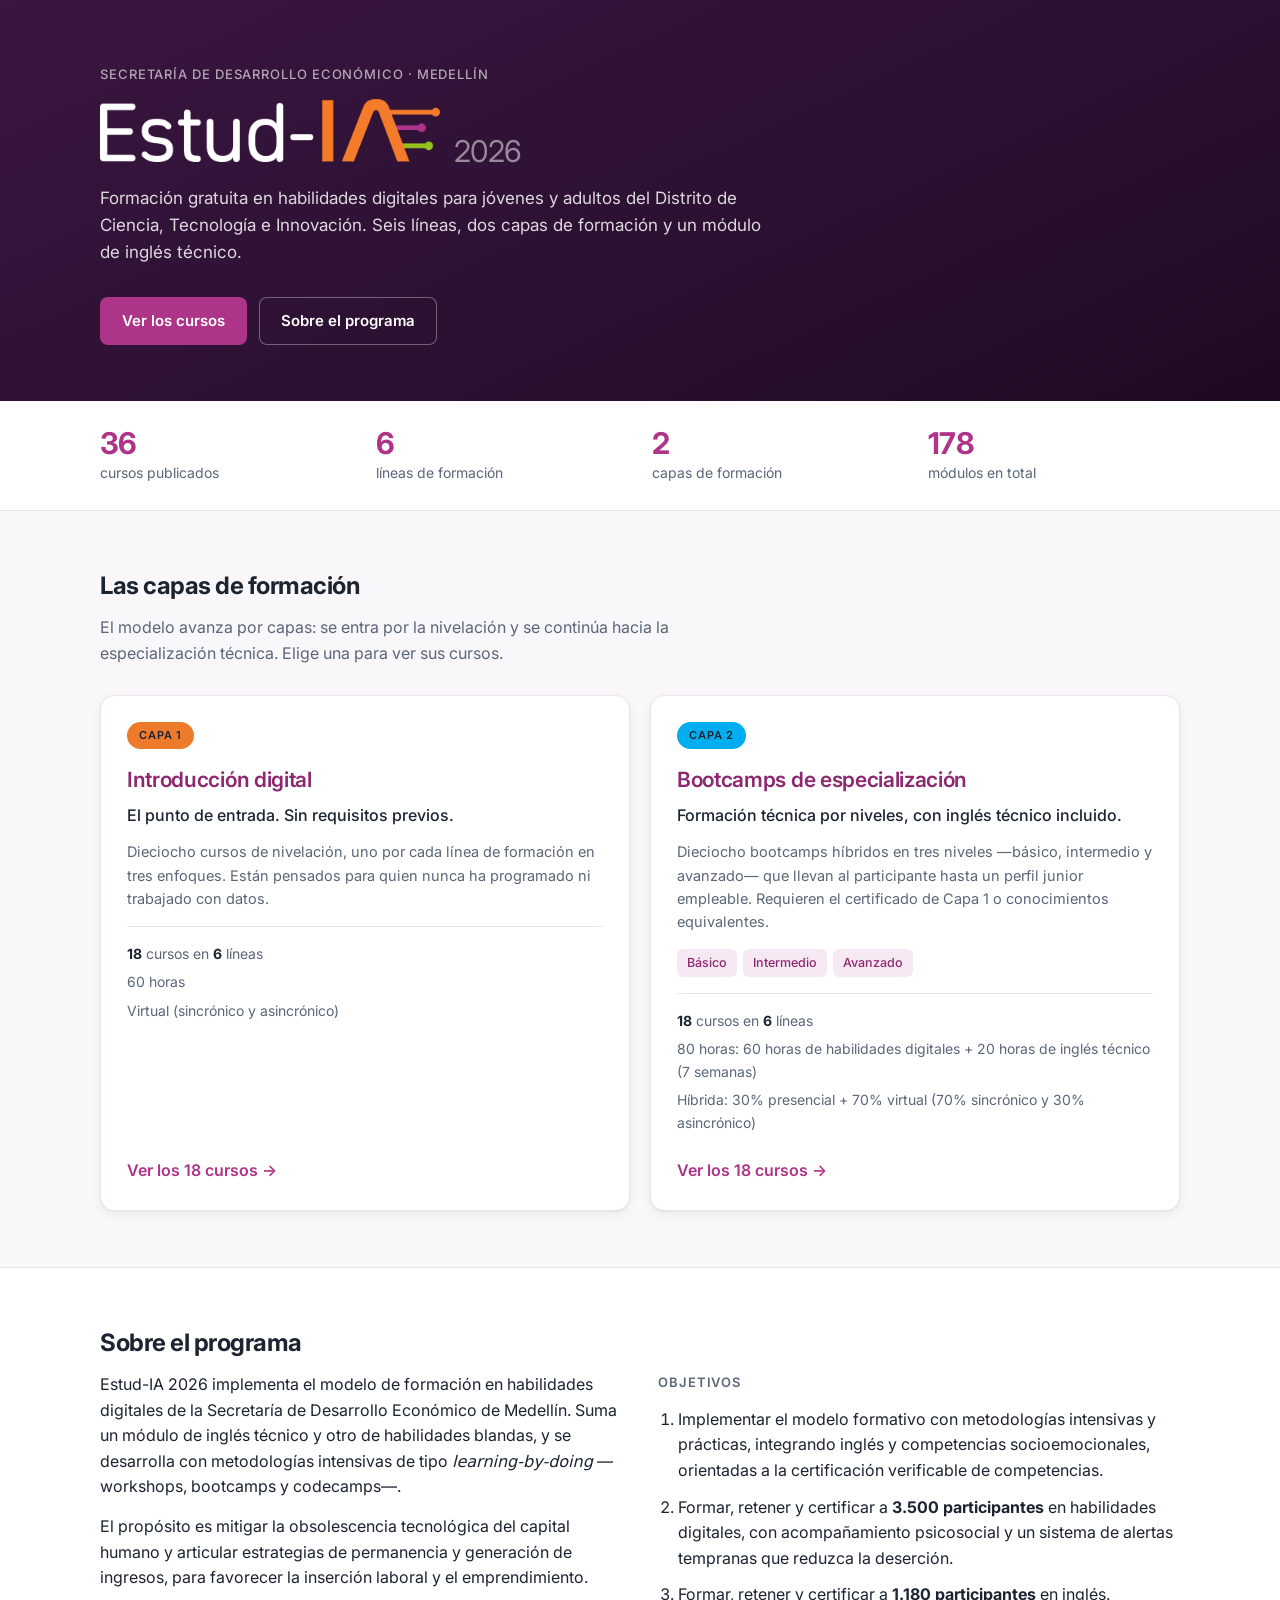
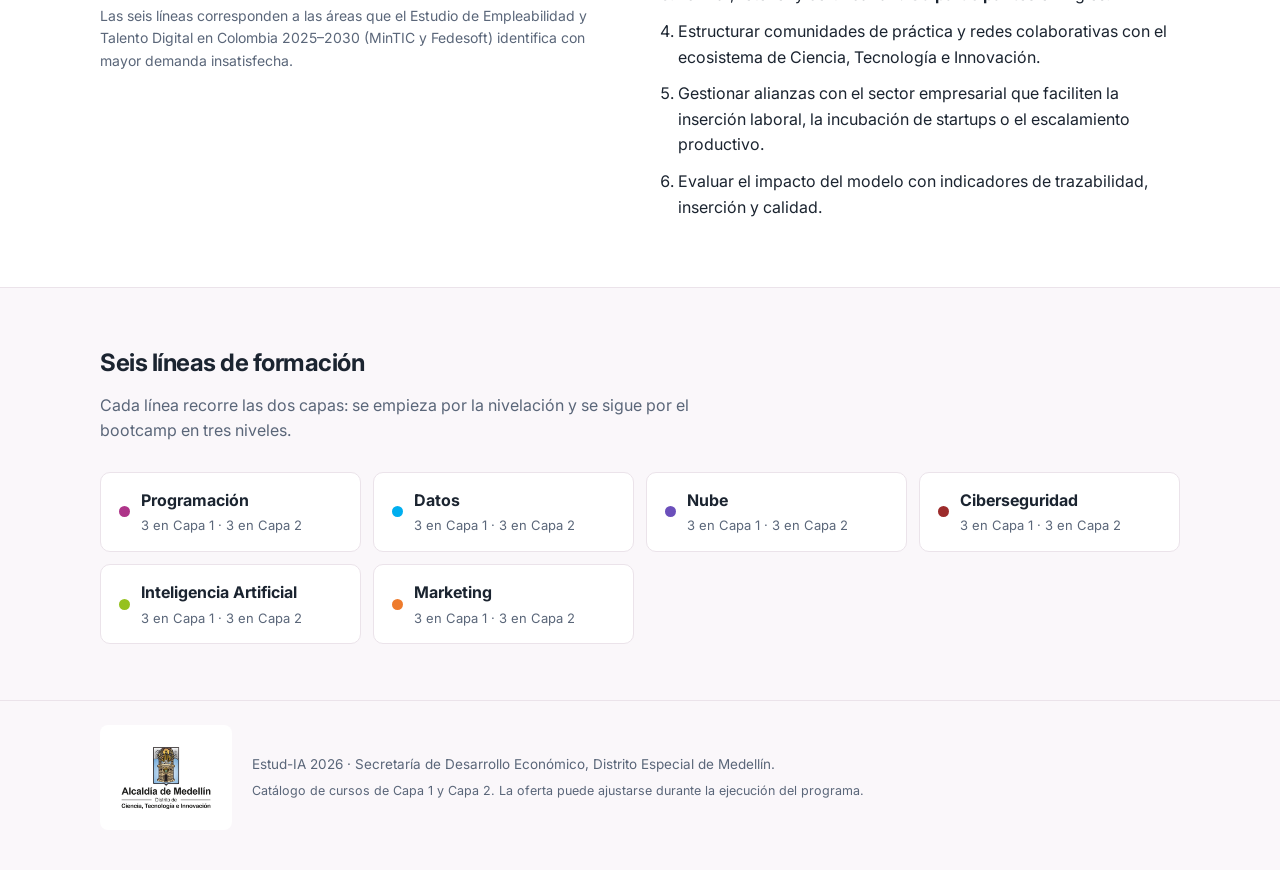
==== commit 8ff801eb: "Colores" ====
--- a/index.html
+++ b/index.html
@@ -17,7 +17,10 @@
 <header class="portada">
   <div class="contenedor">
     <p class="sobretitulo">Secretaría de Desarrollo Económico · Medellín</p>
-    <h1>Estud-IA <span class="anio">2026</span></h1>
+    <h1 class="logotipo">
+      <img src="img/estud-ia.png" alt="Estud-IA" width="900" height="166">
+      <span class="anio">2026</span>
+    </h1>
     <p class="bajada">
       Formación gratuita en habilidades digitales para jóvenes y adultos del
       Distrito de Ciencia, Tecnología e Innovación. Seis líneas, dos capas de
@@ -118,8 +121,15 @@
 
 <footer class="pie-sitio">
   <div class="contenedor">
-    <p>Estud-IA 2026 · Secretaría de Desarrollo Económico, Distrito Especial de Medellín.</p>
-    <p class="menudo">Catálogo de cursos de Capa 1 y Capa 2. La oferta puede ajustarse durante la ejecución del programa.</p>
+    <div class="pie-marcas">
+      <img class="sello" src="img/alcaldia-medellin.png"
+           alt="Alcaldía de Medellín · Distrito de Ciencia, Tecnología e Innovación"
+           width="420" height="320">
+      <div>
+        <p>Estud-IA 2026 · Secretaría de Desarrollo Económico, Distrito Especial de Medellín.</p>
+        <p class="menudo">Catálogo de cursos de Capa 1 y Capa 2. La oferta puede ajustarse durante la ejecución del programa.</p>
+      </div>
+    </div>
   </div>
 </footer>
 
@@ -157,7 +167,7 @@
 
     return '' +
       '<a class="tarjeta-capa capa-' + numero + '" href="capa.html?n=' + numero + '">' +
-        '<span class="etiqueta-capa">Capa ' + numero + '</span>' +
+        '<span class="etiqueta-capa capa-' + numero + '">Capa ' + numero + '</span>' +
         '<h3>' + E.esc(info.nombre) + '</h3>' +
         '<p class="lema">' + E.esc(info.lema) + '</p>' +
         '<p class="detalle-capa">' + E.esc(info.detalle) + '</p>' +
--- a/styles.css
+++ b/styles.css
@@ -1,13 +1,23 @@
 /* Estud-IA — catálogo de cursos. CSS propio, sin frameworks. */
 
 :root {
-  --azul: #1a3a6b;
-  --azul-oscuro: #122a4f;
-  --azul-claro: #e8eef7;
-
-  --fondo: #f4f6f9;
+  /* Identidad grafica. Los tres colores de marca son #ae3489, #ee7b2c y
+     #00aeef. Solo el magenta alcanza contraste AA para texto (5.75:1): el
+     naranja (2.80) y el cian (2.53) no, asi que se usan como fondo con
+     texto oscuro o como acento grafico, nunca como color de letra. */
+  --marca: #ae3489;
+  --marca-oscura: #8e2770;
+  --marca-clara: #f7e9f3;
+
+  --naranja: #ee7b2c;
+  --cian: #00aeef;
+
+  --hero: #2a1030;
+  --hero-alto: #3a1640;
+
+  --fondo: #faf7fa;
   --blanco: #ffffff;
-  --borde: #e2e7ef;
+  --borde: #ebe3ea;
 
   --texto: #1b2430;
   --texto-suave: #5a6679;
@@ -21,12 +31,16 @@
 }
 
 /* Un color por línea de formación. Se usa en el chip de la tarjeta. */
-.cat-programacion   { --cat: #1a3a6b; }
-.cat-datos          { --cat: #0c6b5e; }
-.cat-nube           { --cat: #2563a8; }
-.cat-ciberseguridad { --cat: #8a2b36; }
-.cat-ia             { --cat: #5b3a8e; }
-.cat-marketing      { --cat: #8a5411; }
+/* Un tono por linea. Son puntos decorativos junto a una etiqueta escrita,
+   no el unico portador del significado. Anclados en los tres colores de
+   marca mas el verde del logotipo; los dos restantes se interpolan. La
+   pareja mas parecida queda a 121 de distancia RGB y 42 grados de tono. */
+.cat-programacion   { --cat: #ae3489; }   /* magenta de marca */
+.cat-ciberseguridad { --cat: #9c2b2b; }
+.cat-marketing      { --cat: #ee7b2c; }   /* naranja de marca */
+.cat-ia             { --cat: #95c11f; }   /* verde del logotipo */
+.cat-datos          { --cat: #00aeef; }   /* cian de marca */
+.cat-nube           { --cat: #6b4fbb; }
 
 *, *::before, *::after { box-sizing: border-box; }
 
@@ -42,7 +56,7 @@
   -webkit-font-smoothing: antialiased;
 }
 
-a { color: var(--azul); }
+a { color: var(--marca); }
 
 .contenedor {
   max-width: var(--ancho);
@@ -56,14 +70,14 @@
   left: -9999px;
   top: 0;
   background: var(--blanco);
-  color: var(--azul);
+  color: var(--marca);
   padding: 10px 16px;
   z-index: 10;
 }
 .salto:focus { left: 8px; top: 8px; }
 
 :focus-visible {
-  outline: 2px solid var(--azul);
+  outline: 2px solid var(--marca);
   outline-offset: 2px;
   border-radius: 4px;
 }
@@ -71,7 +85,7 @@
 /* ---------- Encabezado ---------- */
 
 .cabecera {
-  background: var(--azul);
+  background: var(--hero);
   color: var(--blanco);
   padding: 40px 0 36px;
 }
@@ -145,13 +159,13 @@
 }
 
 .chip-filtro:hover {
-  border-color: var(--azul);
-  color: var(--azul);
+  border-color: var(--marca);
+  color: var(--marca);
 }
 
 .chip-filtro[aria-pressed="true"] {
-  background: var(--azul);
-  border-color: var(--azul);
+  background: var(--marca);
+  border-color: var(--marca);
   color: var(--blanco);
 }
 
@@ -184,7 +198,7 @@
 .tarjeta:focus-visible {
   transform: translateY(-2px);
   box-shadow: var(--sombra-alta);
-  border-color: #c9d4e6;
+  border-color: #dcc4d6;
 }
 
 .chip-cat {
@@ -194,7 +208,7 @@
   letter-spacing: .05em;
   text-transform: uppercase;
   color: var(--blanco);
-  background: var(--cat, var(--azul));
+  background: var(--cat, var(--marca));
   border-radius: 999px;
   padding: 4px 10px;
   margin-bottom: 12px;
@@ -206,7 +220,7 @@
   line-height: 1.35;
   font-weight: 600;
   letter-spacing: -.01em;
-  color: var(--azul-oscuro);
+  color: var(--marca-oscura);
 }
 
 /* Descripción truncada a 2 líneas. */
@@ -250,7 +264,7 @@
 .tarjeta .ver {
   margin-left: auto;
   font-weight: 600;
-  color: var(--azul);
+  color: var(--marca);
 }
 
 /* ---------- Estados ---------- */
@@ -378,8 +392,8 @@
 
 .herramientas li {
   font-size: 14px;
-  background: var(--azul-claro);
-  color: var(--azul-oscuro);
+  background: var(--marca-clara);
+  color: var(--marca-oscura);
   border-radius: 6px;
   padding: 5px 11px;
 }
@@ -401,7 +415,7 @@
   padding: 16px 22px;
   cursor: pointer;
   font-weight: 600;
-  color: var(--azul-oscuro);
+  color: var(--marca-oscura);
   list-style: none;
 }
 
@@ -429,8 +443,8 @@
   display: grid;
   place-items: center;
   border-radius: 7px;
-  background: var(--azul-claro);
-  color: var(--azul);
+  background: var(--marca-clara);
+  color: var(--marca);
   font-size: 13px;
   font-weight: 600;
 }
@@ -471,14 +485,14 @@
   font-size: 15px;
   font-weight: 600;
   color: var(--blanco);
-  background: var(--azul);
+  background: var(--marca);
   border-radius: 8px;
   padding: 12px 22px;
   text-decoration: none;
   transition: background .15s;
 }
 
-.boton:hover { background: var(--azul-oscuro); }
+.boton:hover { background: var(--marca-oscura); }
 
 .boton svg {
   width: 17px;
@@ -528,7 +542,7 @@
    ===================================================================== */
 
 .portada {
-  background: linear-gradient(160deg, var(--azul) 0%, #15305a 100%);
+  background: linear-gradient(155deg, var(--hero-alto) 0%, var(--hero) 62%, #1d0b22 100%);
   color: var(--blanco);
   padding: 64px 0 56px;
 }
@@ -579,11 +593,11 @@
 .boton.secundario:hover { background: rgba(255, 255, 255, .1); }
 
 .detalle .boton.secundario {
-  color: var(--azul);
-  box-shadow: inset 0 0 0 1px #c9d4e6;
-}
-
-.detalle .boton.secundario:hover { background: var(--azul-claro); }
+  color: var(--marca);
+  box-shadow: inset 0 0 0 1px #e0cdda;
+}
+
+.detalle .boton.secundario:hover { background: var(--marca-clara); }
 
 /* ---- Cifras ---- */
 
@@ -606,7 +620,7 @@
   font-size: 30px;
   font-weight: 700;
   letter-spacing: -.02em;
-  color: var(--azul);
+  color: var(--marca);
   line-height: 1.1;
 }
 
@@ -678,7 +692,7 @@
 .tarjeta-capa:focus-visible {
   transform: translateY(-3px);
   box-shadow: var(--sombra-alta);
-  border-color: #c9d4e6;
+  border-color: #dcc4d6;
 }
 
 .etiqueta-capa {
@@ -688,13 +702,12 @@
   letter-spacing: .08em;
   text-transform: uppercase;
   color: var(--blanco);
-  background: var(--azul);
+  background: var(--marca);
   border-radius: 999px;
   padding: 5px 12px;
   margin-bottom: 14px;
 }
 
-.tarjeta-capa.capa-2 .etiqueta-capa { background: #0c6b5e; }
 
 .cabecera .etiqueta-capa { background: rgba(255, 255, 255, .2); }
 
@@ -703,7 +716,7 @@
   font-size: 21px;
   font-weight: 600;
   letter-spacing: -.015em;
-  color: var(--azul-oscuro);
+  color: var(--marca-oscura);
 }
 
 .tarjeta-capa .lema { margin: 0 0 12px; font-weight: 500; }
@@ -714,8 +727,8 @@
 .pastilla {
   font-size: 12.5px;
   font-weight: 500;
-  background: var(--azul-claro);
-  color: var(--azul-oscuro);
+  background: var(--marca-clara);
+  color: var(--marca-oscura);
   border-radius: 6px;
   padding: 4px 10px;
 }
@@ -732,7 +745,7 @@
 .ficha-capa li { margin-bottom: 6px; }
 .ficha-capa b { color: var(--texto); }
 
-.tarjeta-capa .cta { margin-top: auto; font-weight: 600; color: var(--azul); }
+.tarjeta-capa .cta { margin-top: auto; font-weight: 600; color: var(--marca); }
 
 /* ---- Líneas ---- */
 
@@ -761,7 +774,7 @@
   width: 11px;
   height: 11px;
   border-radius: 50%;
-  background: var(--cat, var(--azul));
+  background: var(--cat, var(--marca));
 }
 
 .tarjeta-linea .menudo { font-size: 13px; color: var(--texto-suave); }
@@ -836,3 +849,83 @@
   .acciones-portada .boton { flex: 1 1 auto; justify-content: center; }
   .etiqueta-filtro { min-width: 100%; }
 }
+
+/* =====================================================================
+   Logotipos
+   ===================================================================== */
+
+/* El logotipo de Estud-IA lleva la palabra "Estud-" en blanco, asi que
+   SOLO puede ir sobre fondo oscuro. Nunca sobre el fondo claro. */
+
+.logotipo {
+  display: flex;
+  flex-wrap: wrap;
+  align-items: baseline;
+  gap: 14px;
+  margin: 0 0 18px;
+}
+
+.logotipo img {
+  display: block;
+  width: 340px;
+  max-width: 78vw;
+  height: auto;
+}
+
+.logotipo .anio {
+  font-size: 30px;
+  font-weight: 400;
+  letter-spacing: -.02em;
+  color: rgba(255, 255, 255, .5);
+}
+
+.masthead {
+  /* Bloque propio: si no, el enlace de regreso se le pega al lado. */
+  display: block;
+  width: fit-content;
+  margin-bottom: 20px;
+  line-height: 0;
+}
+
+.masthead img {
+  display: block;
+  width: 166px;
+  height: auto;
+}
+
+.masthead:hover { opacity: .85; }
+
+/* El sello de la Alcaldia es institucional: se usa tal cual, sin recolorear
+   ni deformar, y con aire alrededor. Trae su propia tarjeta blanca. */
+.pie-marcas {
+  display: flex;
+  flex-wrap: wrap;
+  align-items: center;
+  gap: 20px;
+}
+
+.pie-marcas .sello {
+  width: 132px;
+  height: auto;
+  flex: none;
+  background: var(--blanco);
+  border-radius: 8px;
+  padding: 8px;
+}
+
+.pie-marcas p { margin: 0; }
+.pie-marcas p + p { margin-top: 6px; }
+
+@media (max-width: 620px) {
+  .logotipo img { width: 250px; }
+  .logotipo .anio { font-size: 22px; }
+  .masthead img { width: 136px; }
+  .pie-marcas { gap: 14px; }
+  .pie-marcas .sello { width: 104px; }
+}
+
+/* Capa 1 naranja y Capa 2 cian: los dos colores de marca que no sirven
+   para texto, aqui como fondo con tinta oscura encima (5.59 y 6.19).
+   Va despues de la regla de .cabecera para ganarle al velo blanco. */
+.etiqueta-capa.capa-1 { background: var(--naranja); color: var(--texto); }
+.etiqueta-capa.capa-2 { background: var(--cian);    color: var(--texto); }
